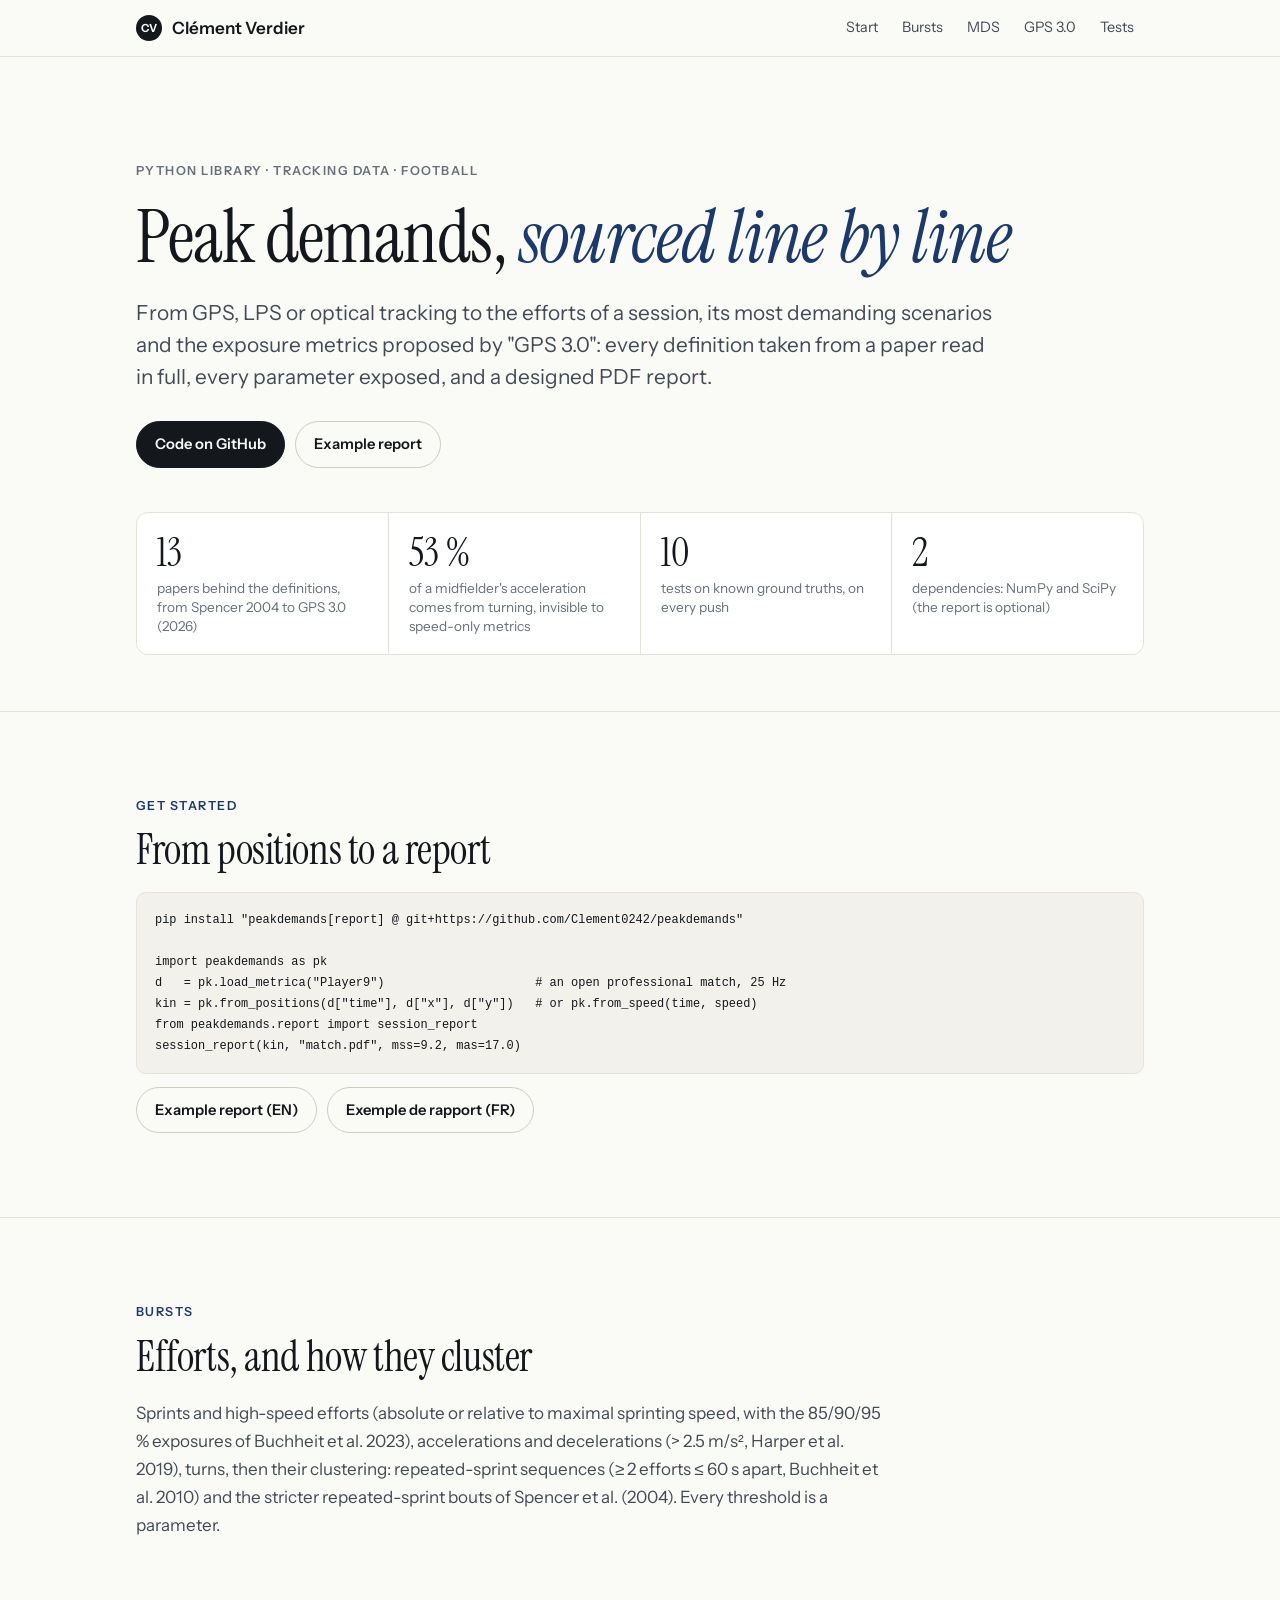
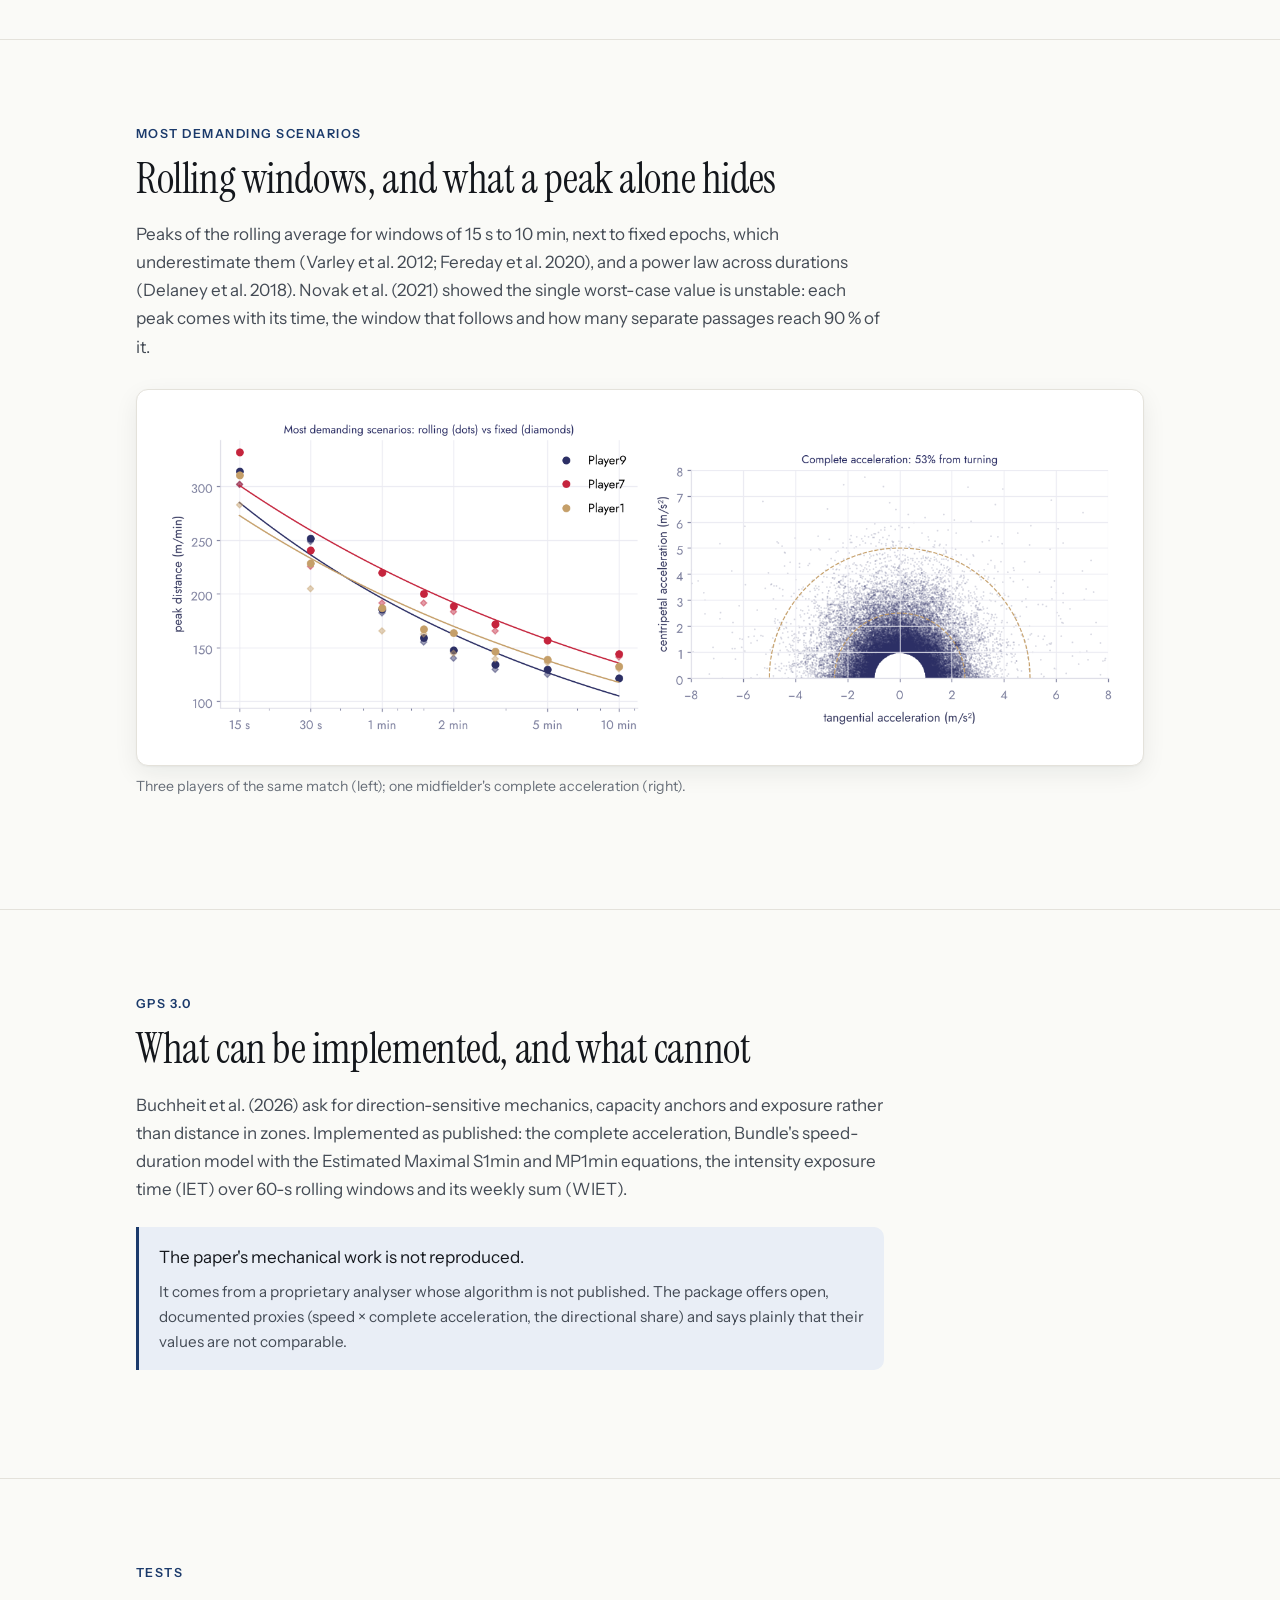
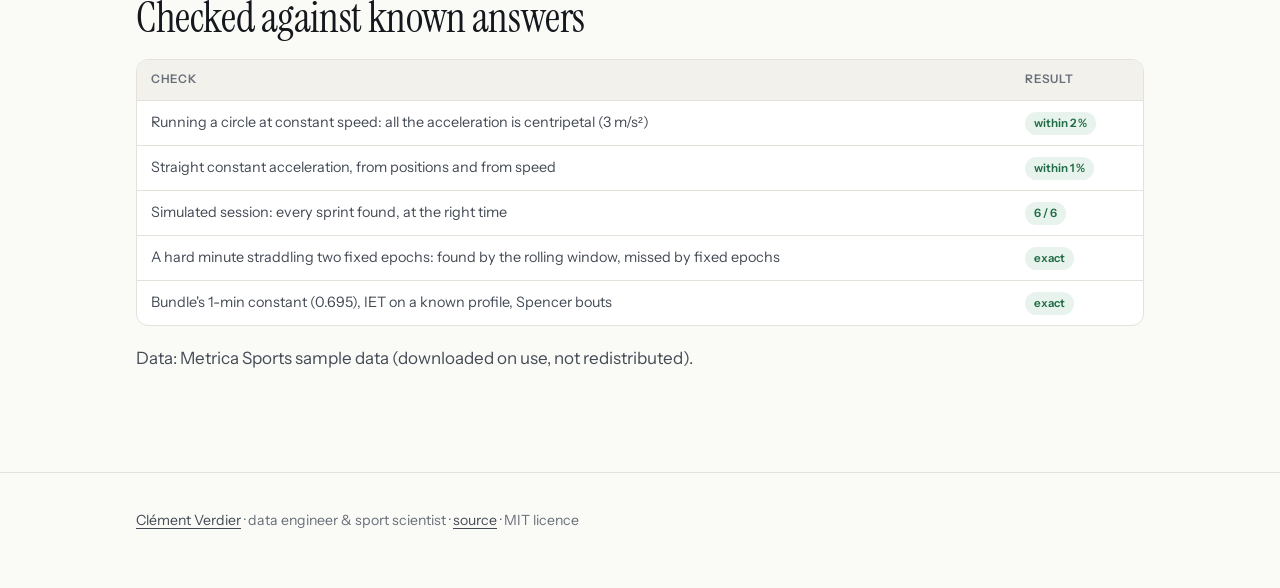
==== docs/index.html @ 0eabc734 "peakdemands : efforts, scénarios les plus exigeants, GPS 3.0, rapport PDF Accélération complète (tan" ====
<!doctype html>
<html lang="en">
<head>
<meta charset="utf-8">
<meta name="viewport" content="width=device-width, initial-scale=1">
<title>peakdemands</title>
<meta name="description" content="Bursts, most demanding scenarios and GPS 3.0 exposure metrics from tracking data, in Python, with a PDF report.">
<link rel="preconnect" href="https://fonts.googleapis.com">
<link rel="preconnect" href="https://fonts.gstatic.com" crossorigin>
<link href="https://fonts.googleapis.com/css2?family=Instrument+Serif:ital@0;1&family=Instrument+Sans:wght@400;500;600;700&display=swap" rel="stylesheet">
<link rel="stylesheet" href="projet.css">
</head>
<body>
<header class="barre"><div class="enveloppe">
  <a class="marque" href="https://clement0242.github.io"><b>CV</b> Clément Verdier</a>
  <nav aria-label="Sections">
    <a href="#start">Start</a><a href="#bursts">Bursts</a><a href="#mds">MDS</a><a href="#gps3">GPS 3.0</a><a href="#tests">Tests</a>
  </nav>
</div></header>

<main>
<div class="tete"><div class="enveloppe">
  <p class="surtitre">Python library · tracking data · football</p>
  <h1>Peak demands, <em>sourced line by line</em></h1>
  <p class="chapeau">From GPS, LPS or optical tracking to the efforts of a session, its most demanding scenarios and the
  exposure metrics proposed by "GPS 3.0": every definition taken from a paper read in full, every parameter exposed,
  and a designed PDF report.</p>
  <div class="boutons">
    <a class="bouton" href="https://github.com/Clement0242/peakdemands">Code on GitHub</a>
    <a class="bouton creux" href="example_match_en.pdf">Example report</a>
  </div>
  <div class="chiffres">
    <div><b>13</b><span>papers behind the definitions, from Spencer 2004 to GPS 3.0 (2026)</span></div>
    <div><b>53 %</b><span>of a midfielder's acceleration comes from turning, invisible to speed-only metrics</span></div>
    <div><b>10</b><span>tests on known ground truths, on every push</span></div>
    <div><b>2</b><span>dependencies: NumPy and SciPy (the report is optional)</span></div>
  </div>
</div></div>

<section id="start"><div class="enveloppe">
  <p class="etiq">Get started</p>
  <h2>From positions to a report</h2>
<pre><code>pip install "peakdemands[report] @ git+https://github.com/Clement0242/peakdemands"

import peakdemands as pk
d   = pk.load_metrica("Player9")                     # an open professional match, 25 Hz
kin = pk.from_positions(d["time"], d["x"], d["y"])   # or pk.from_speed(time, speed)
from peakdemands.report import session_report
session_report(kin, "match.pdf", mss=9.2, mas=17.0)</code></pre>
  <div class="boutons"><a class="bouton creux" href="example_match_en.pdf">Example report (EN)</a>
  <a class="bouton creux" href="example_match_fr.pdf">Exemple de rapport (FR)</a></div>
</div></section>

<section id="bursts"><div class="enveloppe">
  <p class="etiq">Bursts</p>
  <h2>Efforts, and how they cluster</h2>
  <div class="prose"><p>Sprints and high-speed efforts (absolute or relative to maximal sprinting speed, with the 85/90/95 %
  exposures of Buchheit et al. 2023), accelerations and decelerations (> 2.5 m/s², Harper et al. 2019), turns, then
  their clustering: repeated-sprint sequences (≥ 2 efforts ≤ 60 s apart, Buchheit et al. 2010) and the stricter
  repeated-sprint bouts of Spencer et al. (2004). Every threshold is a parameter.</p></div>
</div></section>

<section id="mds"><div class="enveloppe">
  <p class="etiq">Most demanding scenarios</p>
  <h2>Rolling windows, and what a peak alone hides</h2>
  <div class="prose"><p>Peaks of the rolling average for windows of 15 s to 10 min, next to fixed epochs, which
  underestimate them (Varley et al. 2012; Fereday et al. 2020), and a power law across durations (Delaney et al. 2018).
  Novak et al. (2021) showed the single worst-case value is unstable: each peak comes with its time, the window that
  follows and how many separate passages reach 90 % of it.</p></div>
  <figure><div class="feuille"><img src="mds_direction.png" alt="Left: peak distance per minute against window length for three players, rolling and fixed. Right: tangential against centripetal acceleration for one match." width="1560" height="546" loading="lazy"></div>
  <figcaption>Three players of the same match (left); one midfielder's complete acceleration (right).</figcaption></figure>
</div></section>

<section id="gps3"><div class="enveloppe">
  <p class="etiq">GPS 3.0</p>
  <h2>What can be implemented, and what cannot</h2>
  <div class="prose"><p>Buchheit et al. (2026) ask for direction-sensitive mechanics, capacity anchors and exposure rather
  than distance in zones. Implemented as published: the complete acceleration, Bundle's speed-duration model with the
  Estimated Maximal S1min and MP1min equations, the intensity exposure time (IET) over 60-s rolling windows and its weekly
  sum (WIET).</p></div>
  <div class="constat"><p>The paper's mechanical work is not reproduced.</p>
  <p>It comes from a proprietary analyser whose algorithm is not published. The package offers open, documented proxies
  (speed × complete acceleration, the directional share) and says plainly that their values are not comparable.</p></div>
</div></section>

<section id="tests"><div class="enveloppe">
  <p class="etiq">Tests</p>
  <h2>Checked against known answers</h2>
  <div class="tableau"><table>
    <thead><tr><th>Check</th><th>Result</th></tr></thead>
    <tbody>
      <tr><td>Running a circle at constant speed: all the acceleration is centripetal (3 m/s²)</td><td><span class="pastille ok">within 2 %</span></td></tr>
      <tr><td>Straight constant acceleration, from positions and from speed</td><td><span class="pastille ok">within 1 %</span></td></tr>
      <tr><td>Simulated session: every sprint found, at the right time</td><td><span class="pastille ok">6 / 6</span></td></tr>
      <tr><td>A hard minute straddling two fixed epochs: found by the rolling window, missed by fixed epochs</td><td><span class="pastille ok">exact</span></td></tr>
      <tr><td>Bundle's 1-min constant (0.695), IET on a known profile, Spencer bouts</td><td><span class="pastille ok">exact</span></td></tr>
    </tbody>
  </table></div>
  <div class="prose"><p>Data: Metrica Sports sample data (downloaded on use, not redistributed).</p></div>
</div></section>
</main>

<footer><div class="enveloppe">
  <a href="https://clement0242.github.io">Clément Verdier</a> · data engineer &amp; sport scientist ·
  <a href="https://github.com/Clement0242/peakdemands">source</a> · MIT licence
</div></footer>
</body>
</html>
---- docs/projet.css ----
/* Project pages (GitHub Pages) of Clément Verdier — same direction as
   clement0242.github.io: paper, ink, one accent, Instrument Serif titles.
   No framework, no build; figures sit on a white "sheet" so they stay
   readable in dark mode. */

:root {
  --fond: #FAFAF7; --surface: #FFFFFF; --creux: #F2F1EC;
  --ligne: #E4E2DB; --ligne-2: #CFCCC3;
  --encre: #14171C; --texte-2: #444B55; --mut: #686F79;
  --accent: #1B3A6B; --accent-2: #2C5394; --accent-w: #E9EEF6;
  --ok: #1F6B43; --ok-w: #E7F3EC; --warn: #8A5300; --warn-w: #FBF0DC; --ko: #9B2C2C; --ko-w: #F8E6E6;
  --serif: "Instrument Serif", Georgia, serif;
  --texte: "Instrument Sans", "Helvetica Neue", Helvetica, Arial, sans-serif;
  --mono: ui-monospace, "SFMono-Regular", Menlo, Consolas, monospace;
  --large: 1120px; --lisible: 68ch;
  --ombre: 0 1px 2px rgba(20, 23, 28, .04), 0 8px 24px rgba(20, 23, 28, .07);
  color-scheme: light;
}
@media (prefers-color-scheme: dark) {
  :root:not([data-theme="light"]) {
    --fond: #111418; --surface: #181C22; --creux: #1F242B;
    --ligne: #2A3038; --ligne-2: #3A414B;
    --encre: #ECEDEF; --texte-2: #C4C8CE; --mut: #9AA1AB;
    --accent: #9DB8E8; --accent-2: #B9CCF0; --accent-w: #1C2635;
    --ok: #8FD3AC; --ok-w: #16281F; --warn: #F0C27A; --warn-w: #2C2414; --ko: #F0A3A3; --ko-w: #2E1A1A;
    color-scheme: dark;
  }
}

*, *::before, *::after { box-sizing: border-box; }
html { -webkit-text-size-adjust: 100%; scroll-behavior: smooth; }
body {
  margin: 0; background: var(--fond); color: var(--texte-2);
  font: 400 1.0625rem/1.65 var(--texte); -webkit-font-smoothing: antialiased;
}
@media (prefers-reduced-motion: reduce) { html { scroll-behavior: auto; } }
a { color: var(--accent); text-underline-offset: 3px; text-decoration-thickness: 1px; }
a:hover { color: var(--accent-2); }
img { max-width: 100%; height: auto; display: block; }
code { font-family: var(--mono); font-size: .88em; background: var(--creux); padding: .1em .35em; border-radius: 4px; color: var(--encre); }
pre { font-family: var(--mono); font-size: .85rem; line-height: 1.55; background: var(--creux); border: 1px solid var(--ligne);
      border-radius: 10px; padding: 16px 18px; overflow-x: auto; color: var(--encre); }
pre code { background: none; padding: 0; }

.enveloppe { max-width: var(--large); margin: 0 auto; padding: 0 clamp(16px, 5vw, 56px); }

/* --- top bar -------------------------------------------------------------- */
.barre { position: sticky; top: 0; z-index: 10; background: color-mix(in srgb, var(--fond) 88%, transparent);
         backdrop-filter: saturate(1.4) blur(10px); border-bottom: 1px solid var(--ligne); }
.barre .enveloppe { display: flex; align-items: center; gap: 20px; height: 56px; }
.marque { font-weight: 600; color: var(--encre); text-decoration: none; display: flex; align-items: center; gap: 10px; white-space: nowrap; }
.marque b { width: 26px; height: 26px; border-radius: 50%; background: var(--encre); color: var(--fond);
            display: grid; place-items: center; font-size: .7rem; letter-spacing: .02em; }
.barre nav { display: flex; gap: 4px; margin-left: auto; overflow-x: auto; scrollbar-width: none; }
.barre nav::-webkit-scrollbar { display: none; }
.barre nav a { color: var(--texte-2); text-decoration: none; font-size: .9rem; padding: 6px 10px; border-radius: 999px; white-space: nowrap; }
.barre nav a:hover { background: var(--creux); color: var(--encre); }

/* --- header --------------------------------------------------------------- */
.tete { padding: clamp(48px, 9vw, 104px) 0 clamp(32px, 5vw, 56px); border-bottom: 1px solid var(--ligne); }
.surtitre { font-size: .78rem; font-weight: 600; letter-spacing: .12em; text-transform: uppercase; color: var(--mut); margin: 0 0 18px; }
h1 { font: 400 clamp(2.6rem, 7vw, 4.6rem)/1.02 var(--serif); color: var(--encre); letter-spacing: -.015em; margin: 0 0 22px; }
h1 em { color: var(--accent); }
.chapeau { font-size: clamp(1.1rem, 2vw, 1.3rem); line-height: 1.55; max-width: 62ch; margin: 0 0 28px; color: var(--texte-2); }
.boutons { display: flex; flex-wrap: wrap; gap: 10px; }
.bouton { display: inline-flex; align-items: center; gap: 8px; padding: 10px 18px; border-radius: 999px; font-weight: 600;
          font-size: .92rem; text-decoration: none; border: 1px solid var(--encre); background: var(--encre); color: var(--fond); }
.bouton:hover { color: var(--fond); opacity: .88; }
.bouton.creux { background: transparent; color: var(--encre); border-color: var(--ligne-2); }
.bouton.creux:hover { background: var(--creux); color: var(--encre); }

/* --- key figures ---------------------------------------------------------- */
.chiffres { display: grid; grid-template-columns: repeat(auto-fit, minmax(170px, 1fr)); gap: 1px; background: var(--ligne);
            border: 1px solid var(--ligne); border-radius: 12px; overflow: hidden; margin: clamp(28px, 4vw, 44px) 0 0; }
.chiffres div { background: var(--surface); padding: 18px 20px; }
.chiffres b { display: block; font: 400 clamp(1.9rem, 4vw, 2.5rem)/1.05 var(--serif); color: var(--encre); margin-bottom: 6px; }
.chiffres span { font-size: .85rem; color: var(--mut); line-height: 1.4; display: block; }

/* --- sections ------------------------------------------------------------- */
section { padding: clamp(44px, 7vw, 84px) 0; border-bottom: 1px solid var(--ligne); }
section:last-of-type { border-bottom: 0; }
h2 { font: 400 clamp(1.8rem, 4vw, 2.6rem)/1.1 var(--serif); color: var(--encre); margin: 0 0 18px; letter-spacing: -.01em; }
h3 { font-weight: 600; font-size: 1.1rem; color: var(--encre); margin: 32px 0 10px; }
.etiq { font-size: .78rem; font-weight: 600; letter-spacing: .12em; text-transform: uppercase; color: var(--accent); margin: 0 0 12px; }
.prose { max-width: var(--lisible); }
.prose p, .prose ul { margin: 0 0 16px; }
.prose li { margin-bottom: 6px; }
.prose strong { color: var(--encre); }

/* Key finding, in a box */
.constat { border-left: 3px solid var(--accent); background: var(--accent-w); padding: 16px 20px; border-radius: 0 10px 10px 0;
           margin: 24px 0; max-width: var(--lisible); color: var(--encre); }
.constat p { margin: 0; }
.constat p + p { margin-top: 8px; color: var(--texte-2); font-size: .95rem; }

/* Figures on a white sheet */
figure { margin: 28px 0; }
.feuille { background: #fff; border: 1px solid var(--ligne); border-radius: 12px; padding: clamp(10px, 2vw, 18px); box-shadow: var(--ombre); }
figcaption { font-size: .88rem; color: var(--mut); margin-top: 10px; max-width: var(--lisible); line-height: 1.5; }
.duo { display: grid; grid-template-columns: repeat(auto-fit, minmax(300px, 1fr)); gap: 20px; }
.duo figure { margin: 0; }

/* Cards */
.cartes { display: grid; grid-template-columns: repeat(auto-fit, minmax(240px, 1fr)); gap: 16px; margin: 24px 0; }
.carte { background: var(--surface); border: 1px solid var(--ligne); border-radius: 12px; padding: 18px 20px; }
.carte h3 { margin: 0 0 6px; font-size: 1rem; }
.carte p { margin: 0; font-size: .93rem; }
.carte .meta { font-size: .78rem; color: var(--mut); margin-top: 10px; font-family: var(--mono); overflow-wrap: anywhere; }

/* Tables */
.tableau { overflow-x: auto; border: 1px solid var(--ligne); border-radius: 12px; background: var(--surface); margin: 18px 0; }
table { border-collapse: collapse; width: 100%; font-size: .9rem; }
th, td { text-align: left; padding: 10px 14px; border-bottom: 1px solid var(--ligne); vertical-align: top; }
th { font-size: .74rem; font-weight: 600; letter-spacing: .06em; text-transform: uppercase; color: var(--mut); background: var(--creux); white-space: nowrap; }
tr:last-child td { border-bottom: 0; }
td.num, th.num { text-align: right; font-variant-numeric: tabular-nums; }
td code { white-space: nowrap; }

.pastille { display: inline-block; font-size: .72rem; font-weight: 600; padding: 2px 9px; border-radius: 999px; white-space: nowrap;
            background: var(--creux); color: var(--texte-2); }
.pastille.ok { background: var(--ok-w); color: var(--ok); }
.pastille.warn { background: var(--warn-w); color: var(--warn); }
.pastille.ko { background: var(--ko-w); color: var(--ko); }
.pastille.sante { background: var(--ko-w); color: var(--ko); }
.pastille.pseudo { background: var(--warn-w); color: var(--warn); }

/* Collapsible blocks (native <details>) */
details { border: 1px solid var(--ligne); border-radius: 12px; background: var(--surface); margin: 12px 0; }
details > summary { cursor: pointer; padding: 14px 18px; font-weight: 600; color: var(--encre); list-style: none; display: flex; gap: 10px; align-items: baseline; flex-wrap: wrap; }
details > summary::-webkit-details-marker { display: none; }
details > summary::before { content: "+"; font-family: var(--mono); color: var(--accent); width: 1ch; }
details[open] > summary::before { content: "−"; }
details > summary small { font-weight: 400; color: var(--mut); }
details .tableau { margin: 0 14px 14px; }
details > p { margin: 0 18px 12px; font-size: .93rem; }

/* Lineage diagram */
.lignage { overflow-x: auto; background: var(--surface); border: 1px solid var(--ligne); border-radius: 12px; padding: 14px; }
.lignage svg { display: block; min-width: 820px; width: 100%; height: auto; }
.lignage text { font-family: var(--texte); fill: var(--encre); }

footer { padding: 36px 0 56px; color: var(--mut); font-size: .88rem; border-top: 1px solid var(--ligne); }
footer a { color: var(--texte-2); }
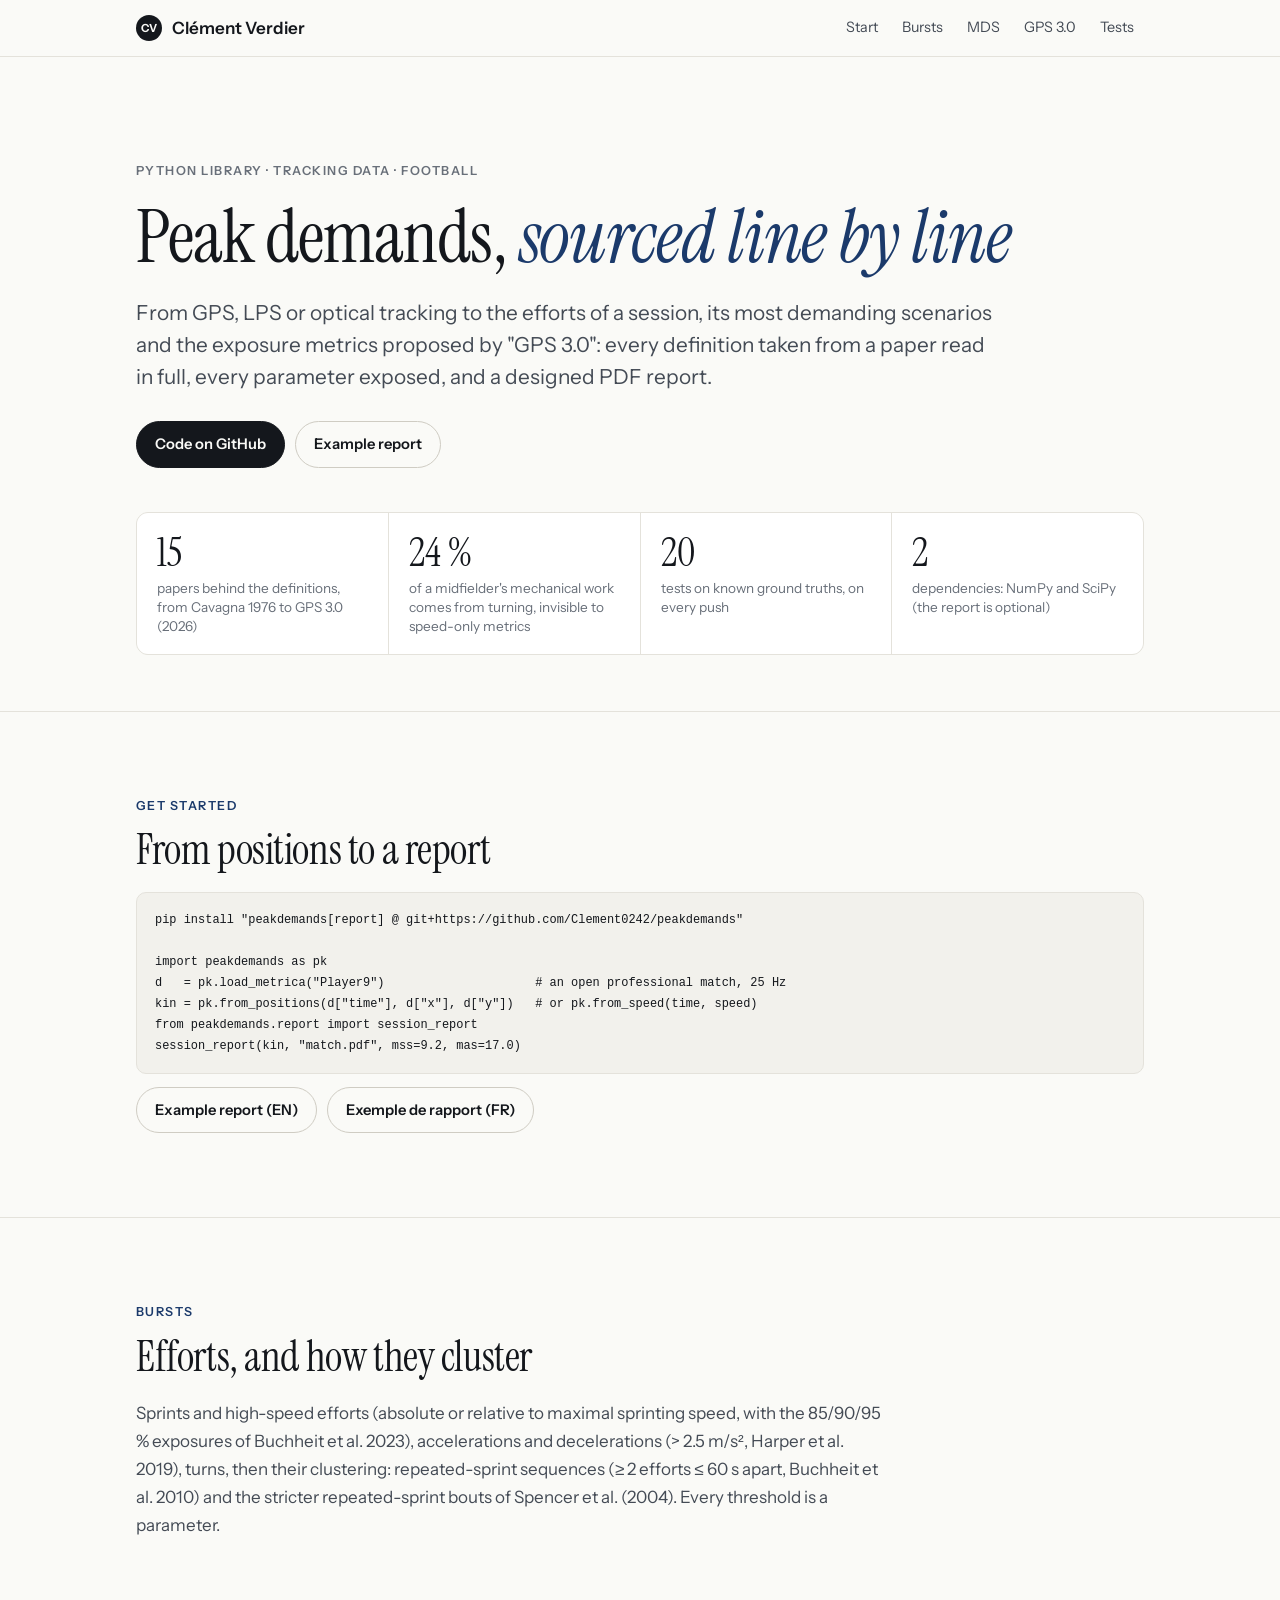
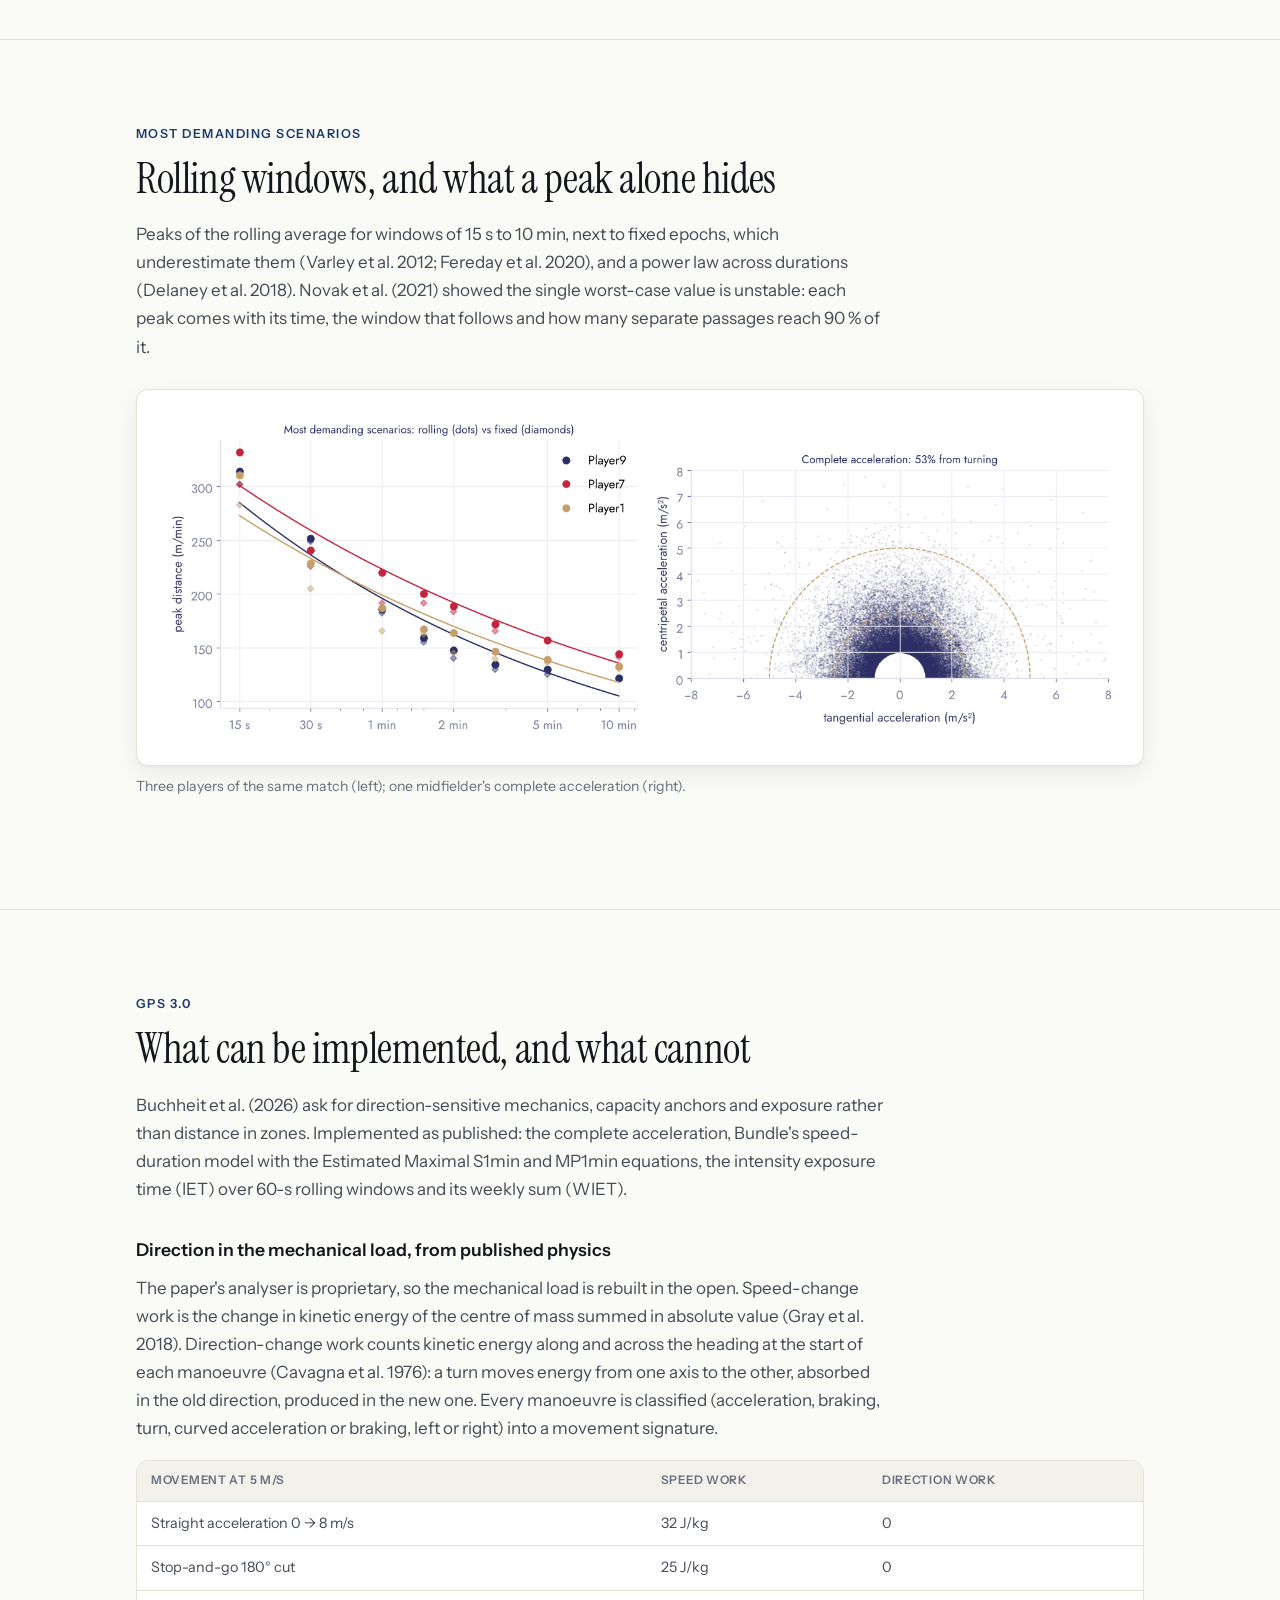
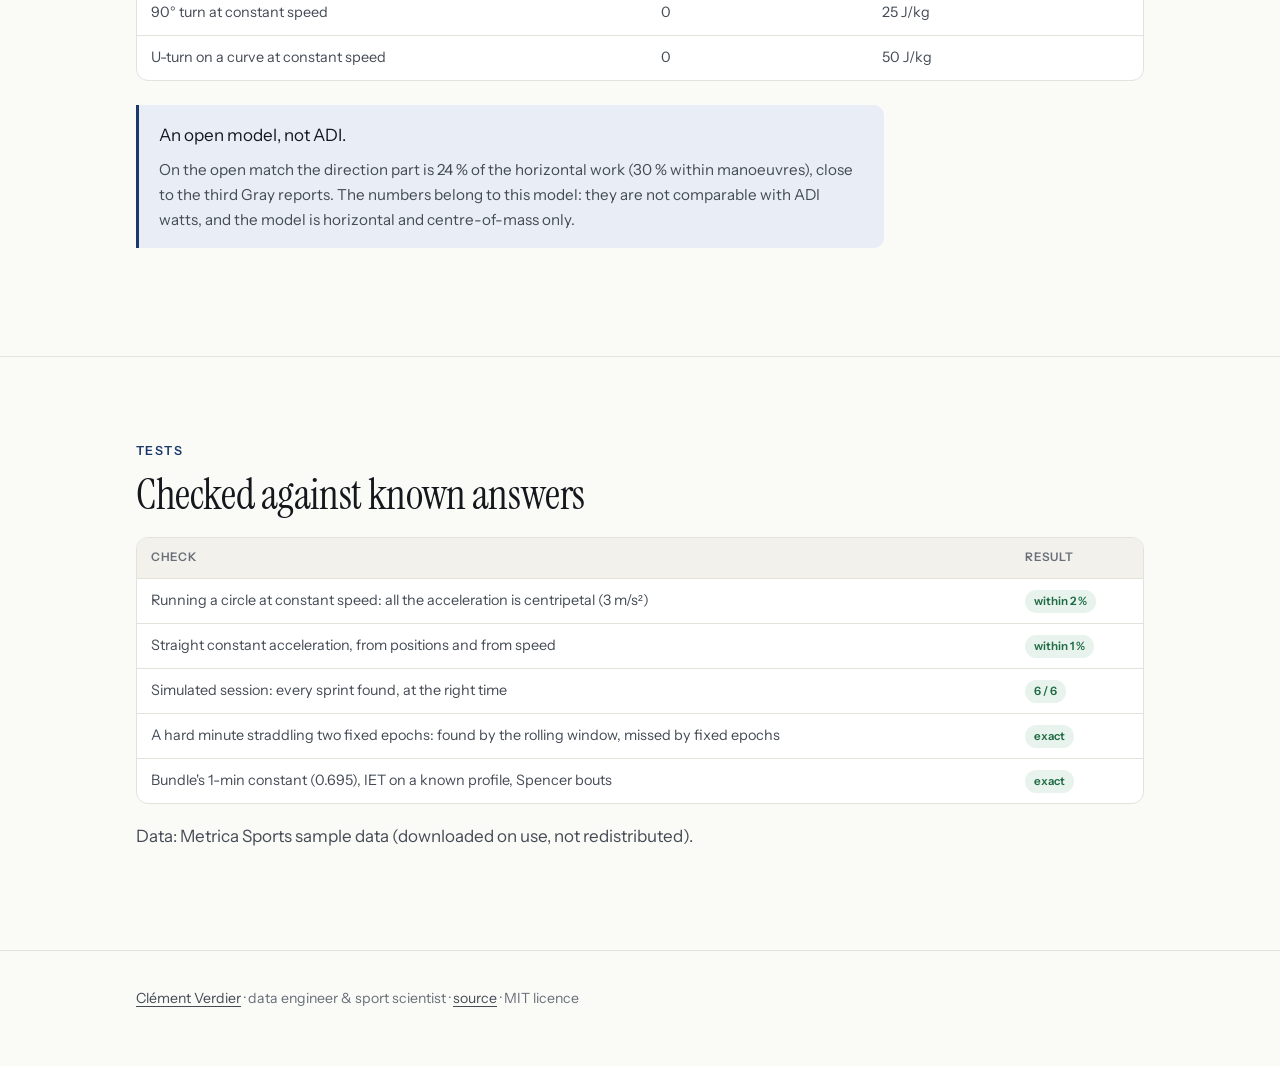
==== commit 6b5e329c: "Charge mécanique directionnelle : travail vitesse + direction, signatures de mouvement Travail lié à" ====
--- a/docs/index.html
+++ b/docs/index.html
@@ -30,9 +30,9 @@
     <a class="bouton creux" href="example_match_en.pdf">Example report</a>
   </div>
   <div class="chiffres">
-    <div><b>13</b><span>papers behind the definitions, from Spencer 2004 to GPS 3.0 (2026)</span></div>
-    <div><b>53 %</b><span>of a midfielder's acceleration comes from turning, invisible to speed-only metrics</span></div>
-    <div><b>10</b><span>tests on known ground truths, on every push</span></div>
+    <div><b>15</b><span>papers behind the definitions, from Cavagna 1976 to GPS 3.0 (2026)</span></div>
+    <div><b>24 %</b><span>of a midfielder's mechanical work comes from turning, invisible to speed-only metrics</span></div>
+    <div><b>20</b><span>tests on known ground truths, on every push</span></div>
     <div><b>2</b><span>dependencies: NumPy and SciPy (the report is optional)</span></div>
   </div>
 </div></div>
@@ -78,9 +78,25 @@
   than distance in zones. Implemented as published: the complete acceleration, Bundle's speed-duration model with the
   Estimated Maximal S1min and MP1min equations, the intensity exposure time (IET) over 60-s rolling windows and its weekly
   sum (WIET).</p></div>
-  <div class="constat"><p>The paper's mechanical work is not reproduced.</p>
-  <p>It comes from a proprietary analyser whose algorithm is not published. The package offers open, documented proxies
-  (speed × complete acceleration, the directional share) and says plainly that their values are not comparable.</p></div>
+  <h3>Direction in the mechanical load, from published physics</h3>
+  <div class="prose"><p>The paper's analyser is proprietary, so the mechanical load is rebuilt in the open. Speed-change work
+  is the change in kinetic energy of the centre of mass summed in absolute value (Gray et al. 2018). Direction-change work
+  counts kinetic energy along and across the heading at the start of each manoeuvre (Cavagna et al. 1976): a turn moves
+  energy from one axis to the other, absorbed in the old direction, produced in the new one. Every manoeuvre is classified
+  (acceleration, braking, turn, curved acceleration or braking, left or right) into a movement signature.</p></div>
+  <div class="tableau"><table>
+    <thead><tr><th>Movement at 5 m/s</th><th>Speed work</th><th>Direction work</th></tr></thead>
+    <tbody>
+      <tr><td>Straight acceleration 0 → 8 m/s</td><td>32 J/kg</td><td>0</td></tr>
+      <tr><td>Stop-and-go 180° cut</td><td>25 J/kg</td><td>0</td></tr>
+      <tr><td>90° turn at constant speed</td><td>0</td><td>25 J/kg</td></tr>
+      <tr><td>U-turn on a curve at constant speed</td><td>0</td><td>50 J/kg</td></tr>
+    </tbody>
+  </table></div>
+  <div class="constat"><p>An open model, not ADI.</p>
+  <p>On the open match the direction part is 24 % of the horizontal work (30 % within manoeuvres), close to the third
+  Gray reports. The numbers belong to this model: they are not comparable with ADI watts, and the model is horizontal and
+  centre-of-mass only.</p></div>
 </div></section>
 
 <section id="tests"><div class="enveloppe">
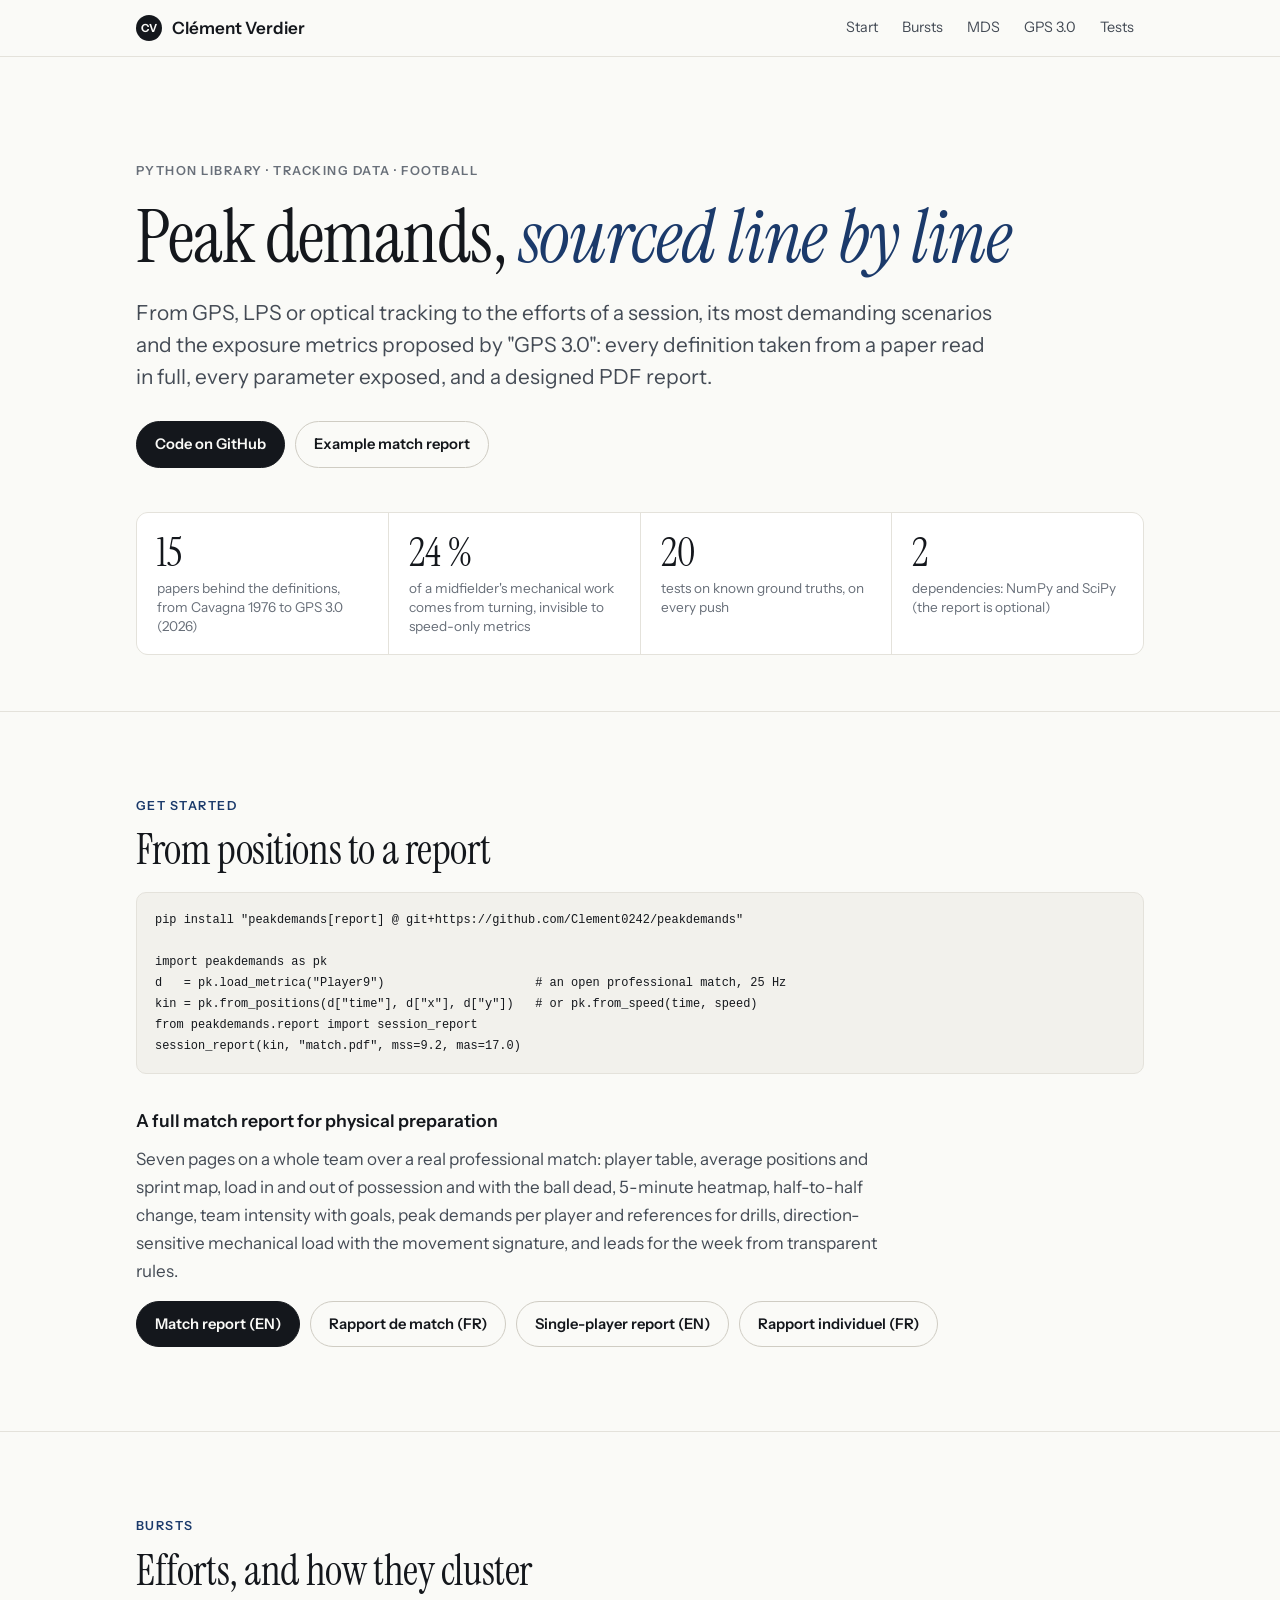
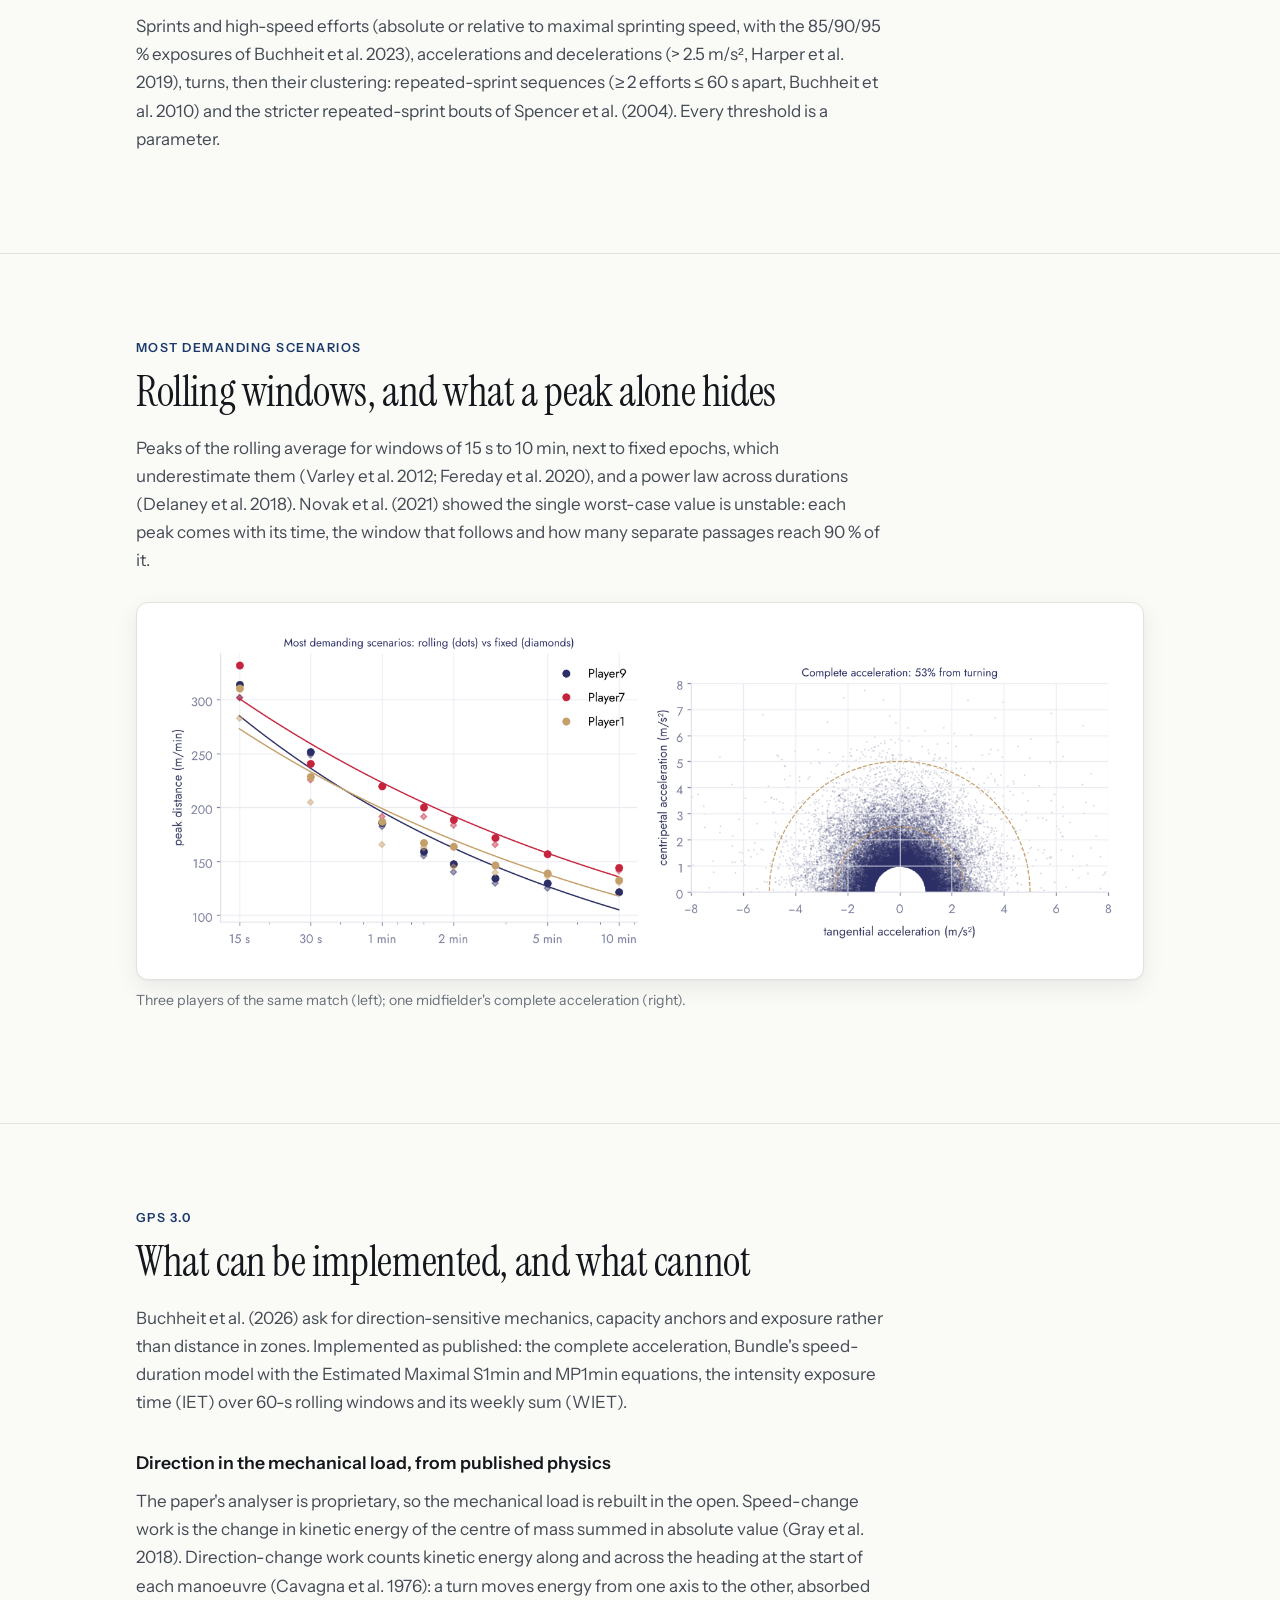
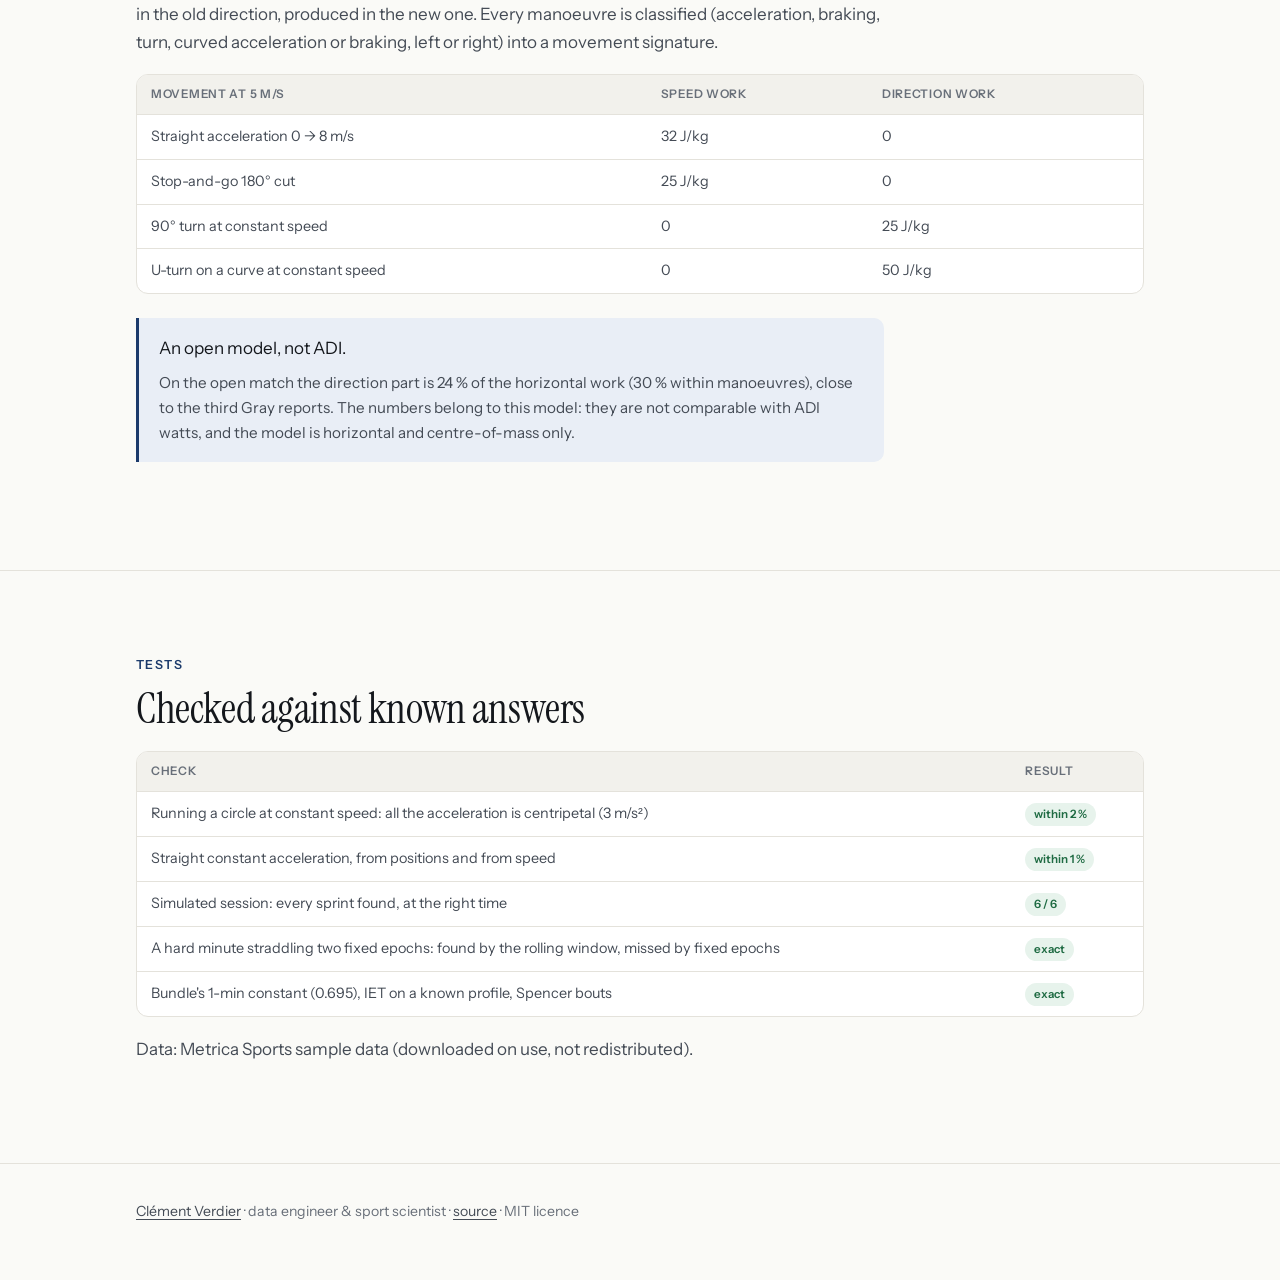
==== commit 5ac4f116: "Rapport de match complet pour la préparation physique Module match (toute une équipe, possession et " ====
--- a/docs/index.html
+++ b/docs/index.html
@@ -27,7 +27,7 @@
   and a designed PDF report.</p>
   <div class="boutons">
     <a class="bouton" href="https://github.com/Clement0242/peakdemands">Code on GitHub</a>
-    <a class="bouton creux" href="example_match_en.pdf">Example report</a>
+    <a class="bouton creux" href="example_match_report_en.pdf">Example match report</a>
   </div>
   <div class="chiffres">
     <div><b>15</b><span>papers behind the definitions, from Cavagna 1976 to GPS 3.0 (2026)</span></div>
@@ -47,8 +47,15 @@
 kin = pk.from_positions(d["time"], d["x"], d["y"])   # or pk.from_speed(time, speed)
 from peakdemands.report import session_report
 session_report(kin, "match.pdf", mss=9.2, mas=17.0)</code></pre>
-  <div class="boutons"><a class="bouton creux" href="example_match_en.pdf">Example report (EN)</a>
-  <a class="bouton creux" href="example_match_fr.pdf">Exemple de rapport (FR)</a></div>
+  <h3>A full match report for physical preparation</h3>
+  <div class="prose"><p>Seven pages on a whole team over a real professional match: player table, average positions and
+  sprint map, load in and out of possession and with the ball dead, 5-minute heatmap, half-to-half change, team intensity
+  with goals, peak demands per player and references for drills, direction-sensitive mechanical load with the movement
+  signature, and leads for the week from transparent rules.</p></div>
+  <div class="boutons"><a class="bouton" href="example_match_report_en.pdf">Match report (EN)</a>
+  <a class="bouton creux" href="example_match_report_fr.pdf">Rapport de match (FR)</a>
+  <a class="bouton creux" href="example_match_en.pdf">Single-player report (EN)</a>
+  <a class="bouton creux" href="example_match_fr.pdf">Rapport individuel (FR)</a></div>
 </div></section>
 
 <section id="bursts"><div class="enveloppe">
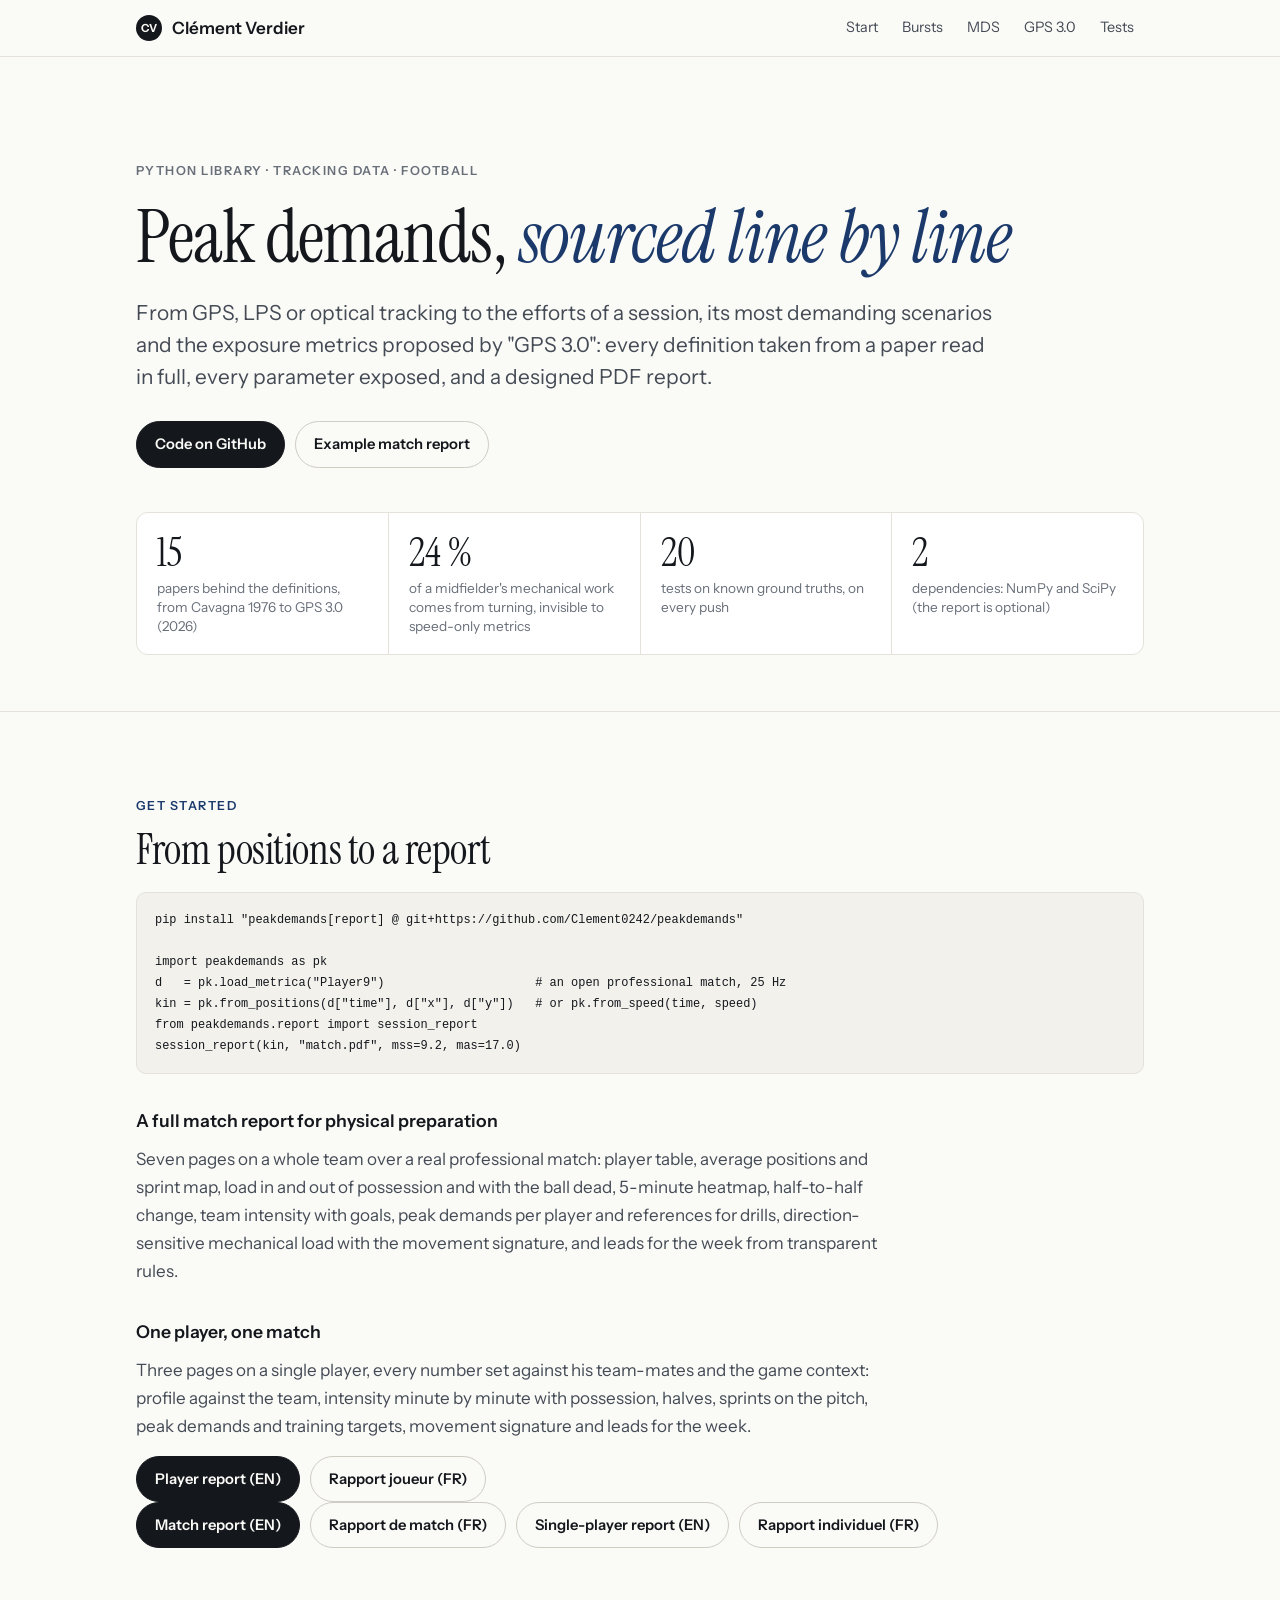
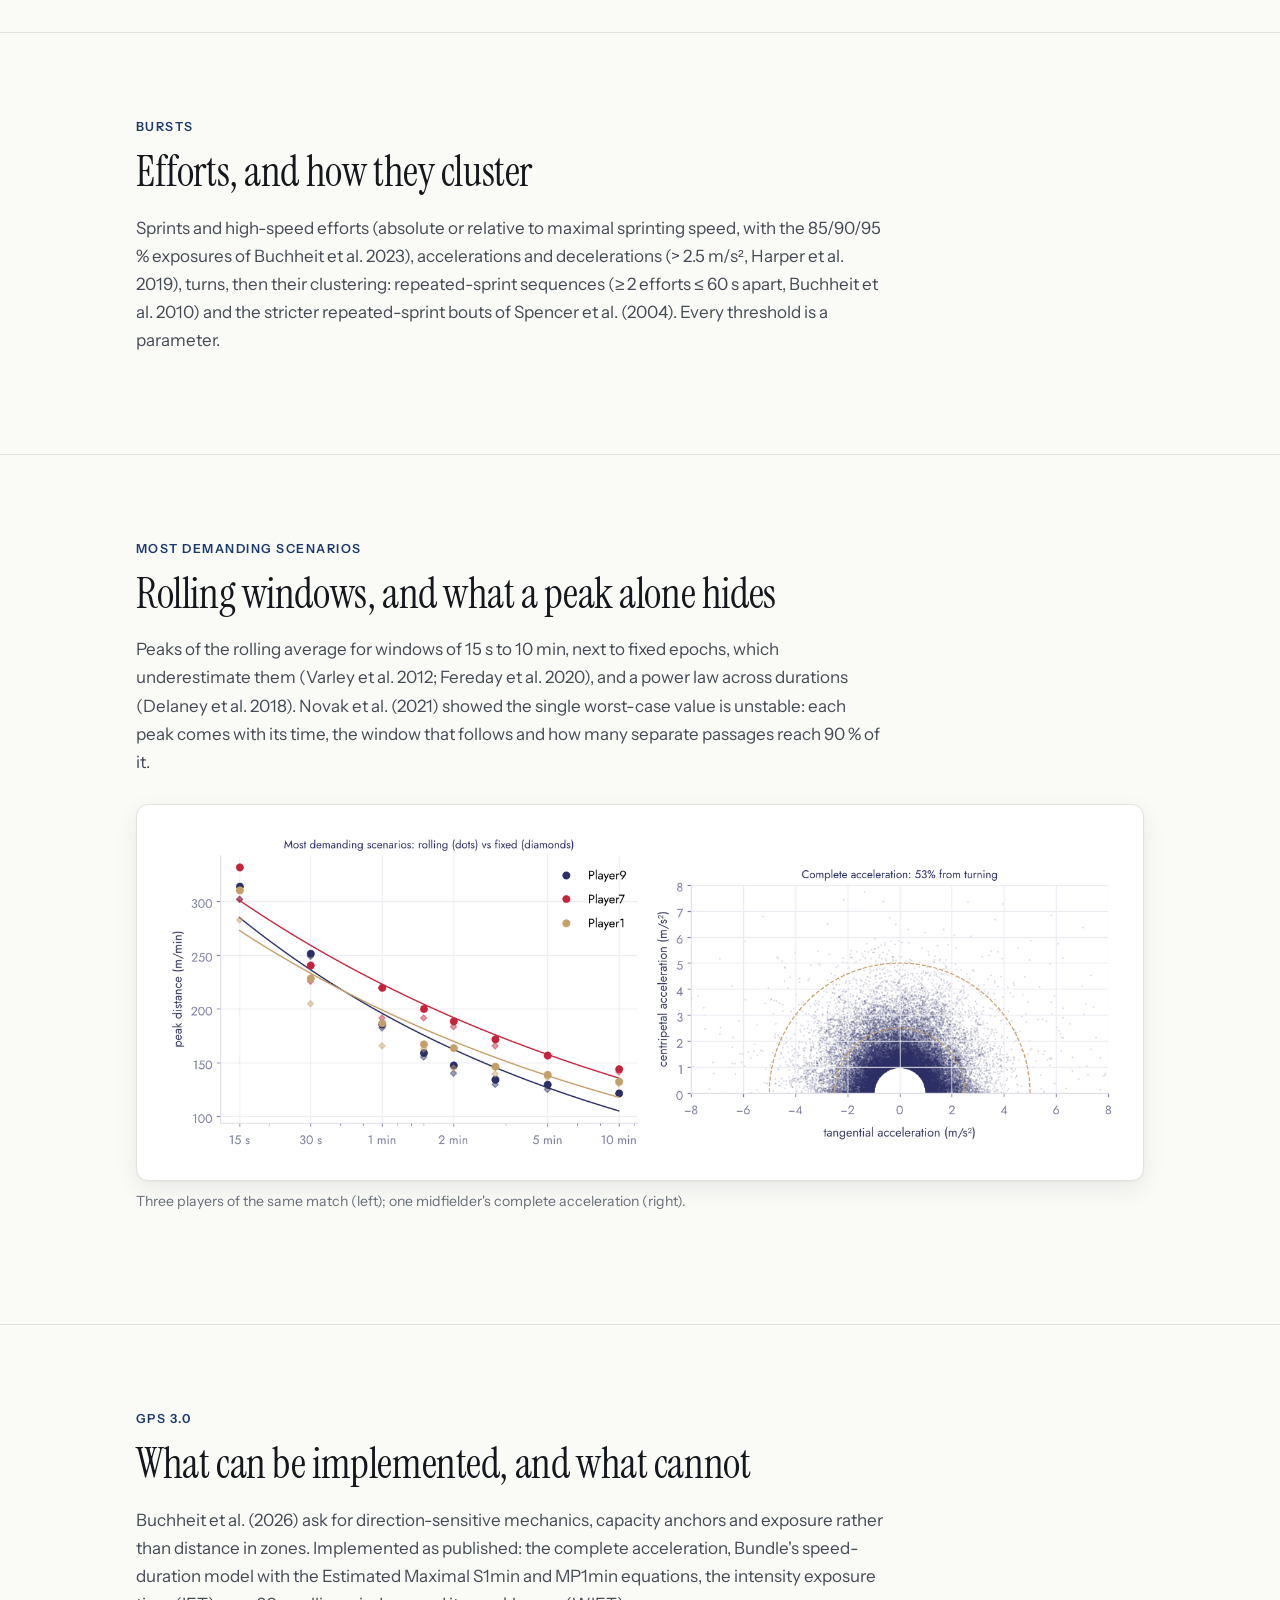
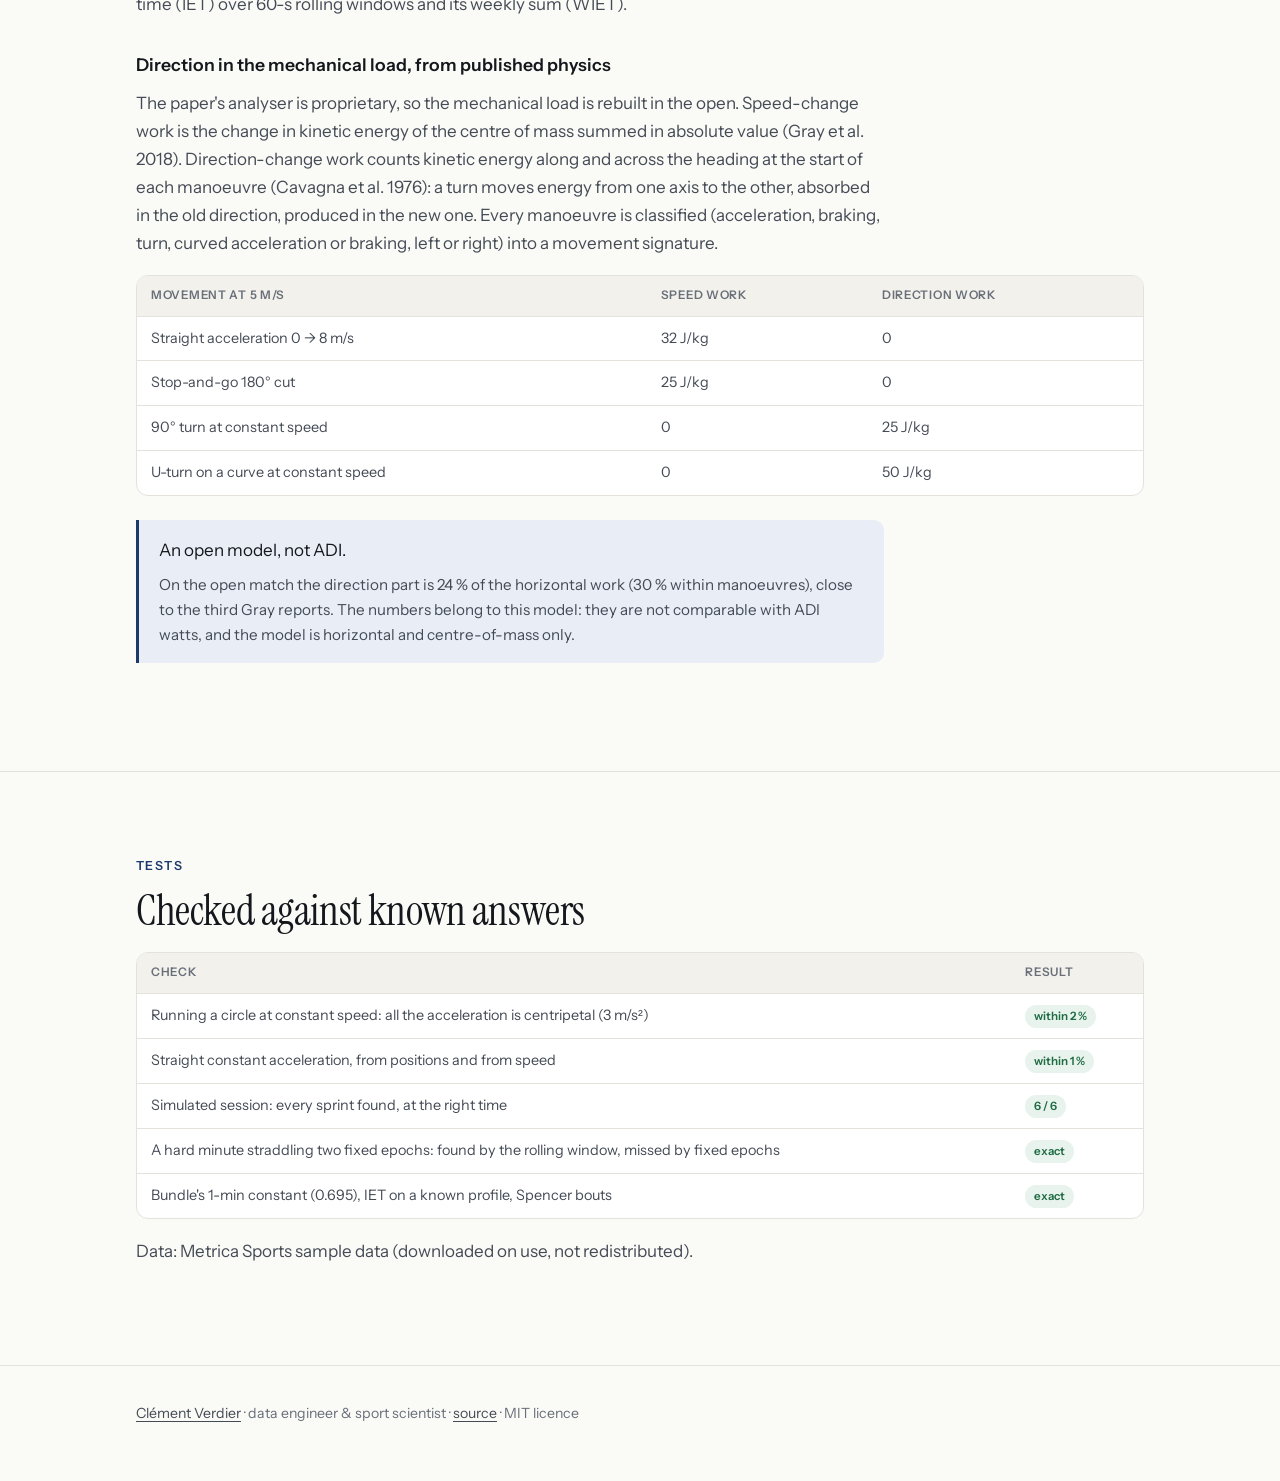
==== commit 88129c51: "Rapport joueur : un seul joueur, chaque chiffre face à l'équipe et au contexte Trois pages : profil " ====
--- a/docs/index.html
+++ b/docs/index.html
@@ -52,6 +52,12 @@
   sprint map, load in and out of possession and with the ball dead, 5-minute heatmap, half-to-half change, team intensity
   with goals, peak demands per player and references for drills, direction-sensitive mechanical load with the movement
   signature, and leads for the week from transparent rules.</p></div>
+  <h3>One player, one match</h3>
+  <div class="prose"><p>Three pages on a single player, every number set against his team-mates and the game context:
+  profile against the team, intensity minute by minute with possession, halves, sprints on the pitch, peak demands and
+  training targets, movement signature and leads for the week.</p></div>
+  <div class="boutons"><a class="bouton" href="example_player_report_en.pdf">Player report (EN)</a>
+  <a class="bouton creux" href="example_player_report_fr.pdf">Rapport joueur (FR)</a></div>
   <div class="boutons"><a class="bouton" href="example_match_report_en.pdf">Match report (EN)</a>
   <a class="bouton creux" href="example_match_report_fr.pdf">Rapport de match (FR)</a>
   <a class="bouton creux" href="example_match_en.pdf">Single-player report (EN)</a>
